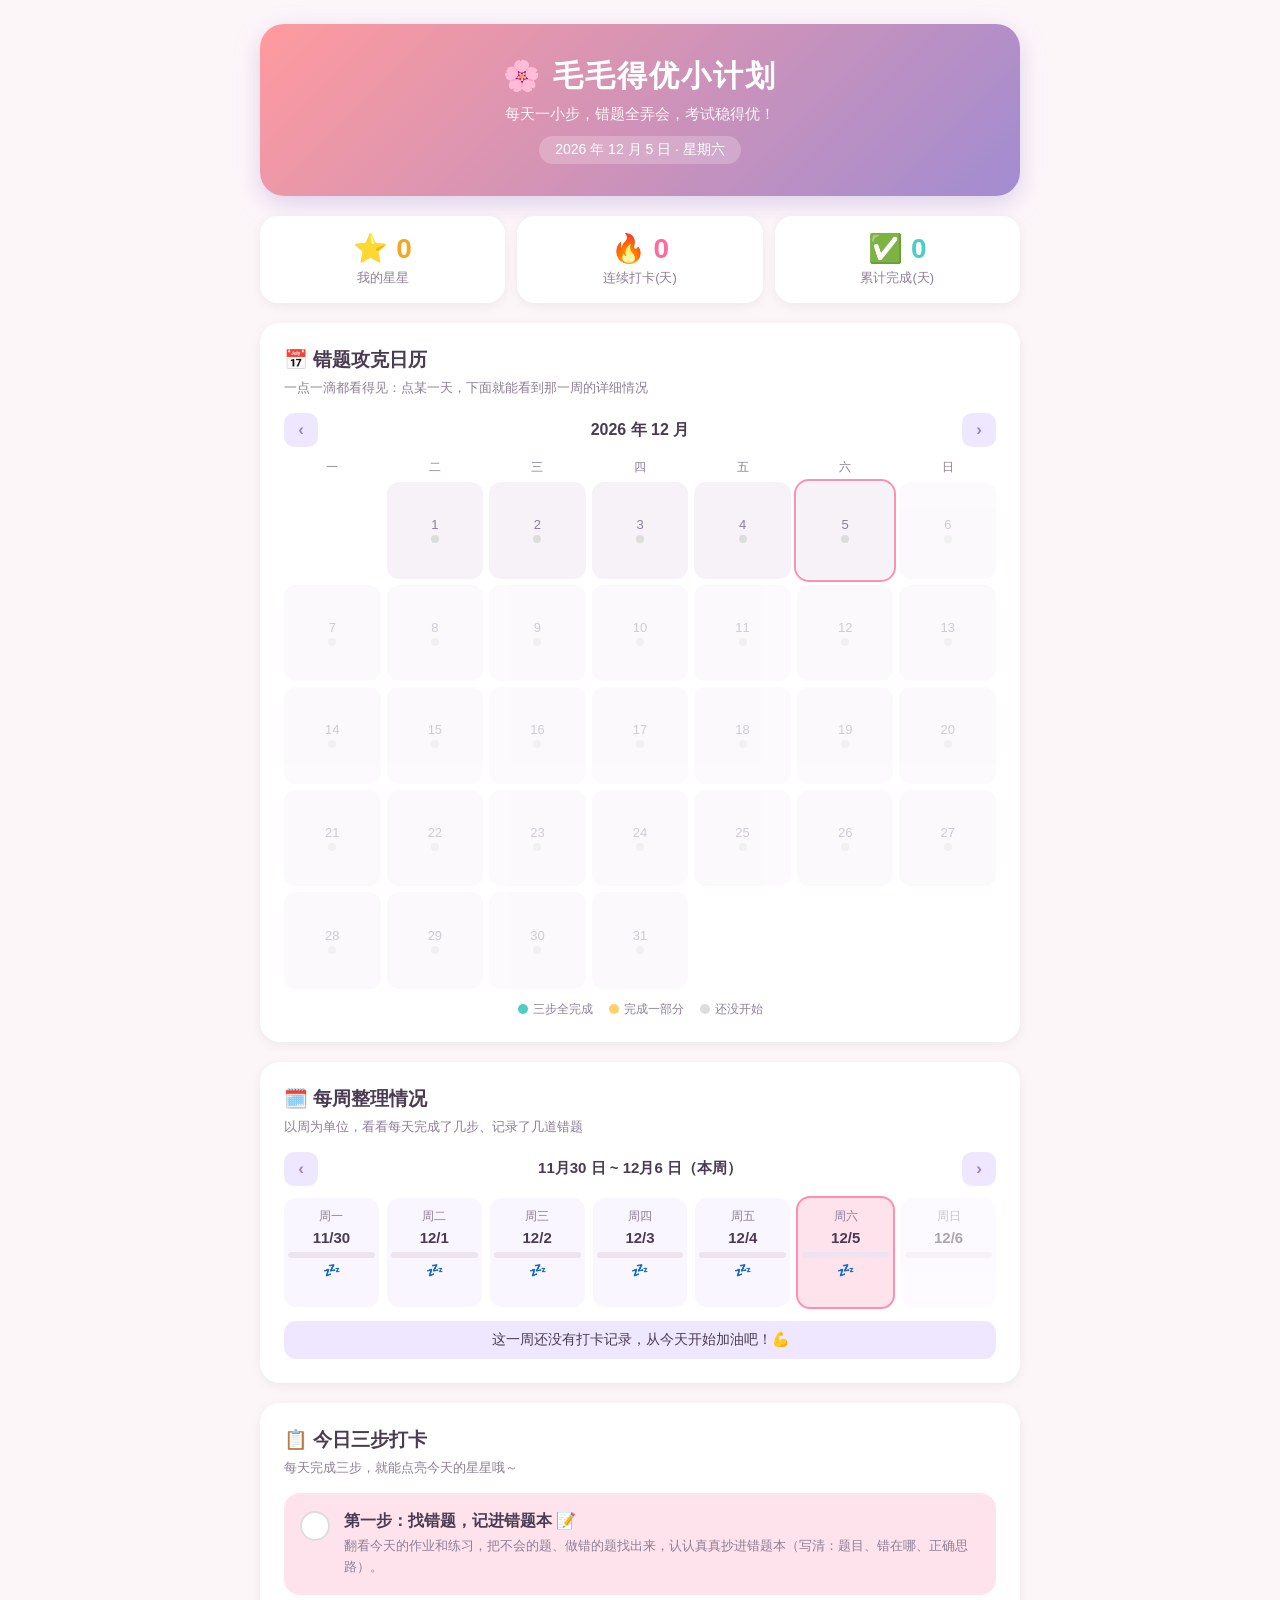
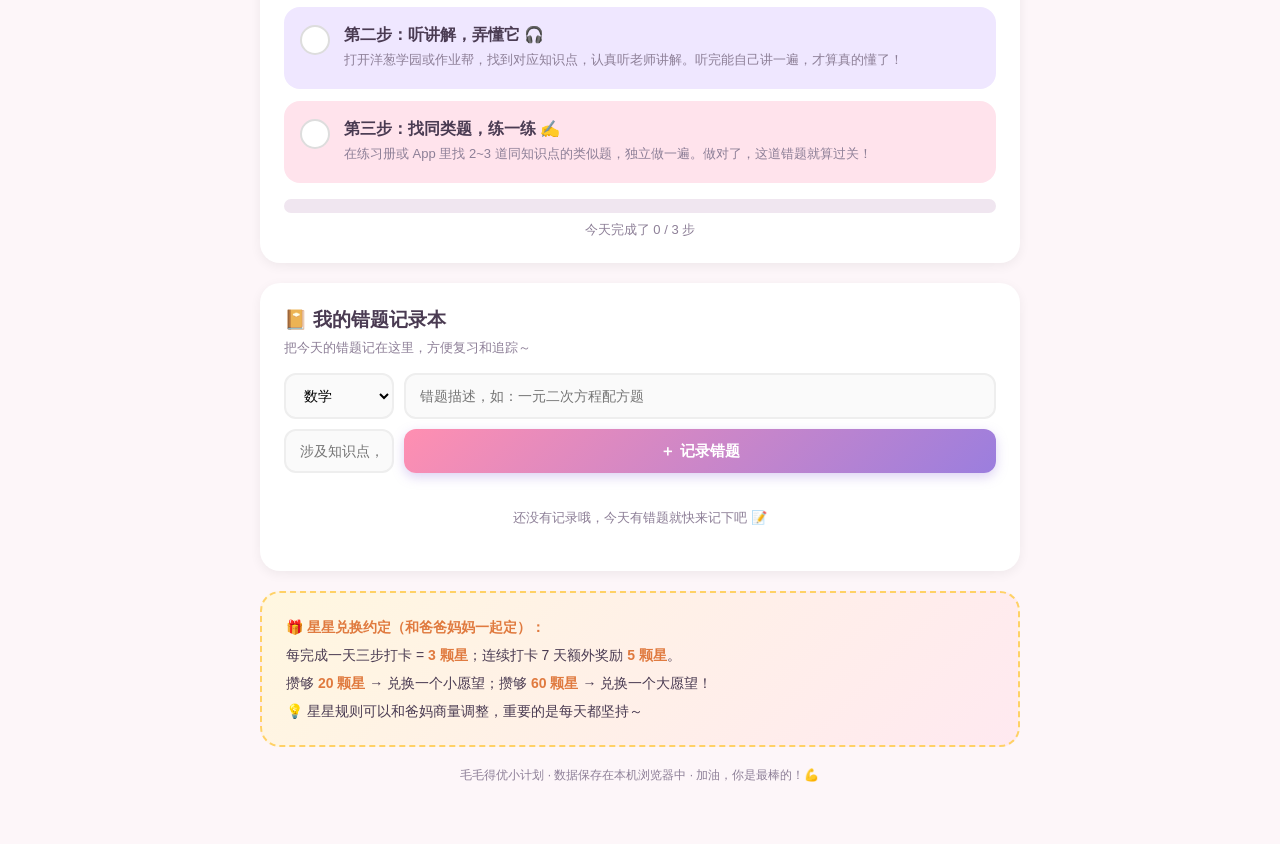
==== index.html @ d9f2e184 "上传 index.html" ====
<!DOCTYPE html>
<html lang="zh-CN">
<head>
<meta charset="UTF-8">
<meta name="viewport" content="width=device-width, initial-scale=1.0">
<title>毛毛得优小计划 ✨</title>
<style>
  :root {
    --pink: #ff8fb1;
    --pink-light: #ffe3ec;
    --purple: #9b7ede;
    --purple-light: #efe7ff;
    --yellow: #ffd166;
    --green: #4ecdc4;
    --bg: #fdf6f9;
    --card: #ffffff;
    --text: #4a3b52;
    --text-light: #8d7f97;
  }
  * { margin: 0; padding: 0; box-sizing: border-box; }
  body {
    font-family: "PingFang SC", "Microsoft YaHei", sans-serif;
    background: var(--bg);
    color: var(--text);
    min-height: 100vh;
    padding: 24px 16px 60px;
  }
  .container { max-width: 760px; margin: 0 auto; }

  /* 头部 */
  .hero {
    background: linear-gradient(135deg, #ff9a9e 0%, #a18cd1 100%);
    border-radius: 24px;
    padding: 32px 28px;
    color: #fff;
    text-align: center;
    box-shadow: 0 8px 24px rgba(161, 140, 209, 0.35);
    margin-bottom: 20px;
  }
  .hero h1 { font-size: 30px; margin-bottom: 8px; letter-spacing: 2px; }
  .hero p { opacity: 0.92; font-size: 15px; }
  .hero .date { margin-top: 12px; font-size: 14px; background: rgba(255,255,255,0.22); display: inline-block; padding: 5px 16px; border-radius: 999px; }

  /* 统计卡 */
  .stats {
    display: grid;
    grid-template-columns: repeat(3, 1fr);
    gap: 12px;
    margin-bottom: 20px;
  }
  .stat-card {
    background: var(--card);
    border-radius: 18px;
    padding: 16px 10px;
    text-align: center;
    box-shadow: 0 3px 12px rgba(0,0,0,0.06);
  }
  .stat-card .num { font-size: 28px; font-weight: 700; }
  .stat-card .label { font-size: 13px; color: var(--text-light); margin-top: 4px; }
  .stat-stars .num { color: #f5a623; }
  .stat-streak .num { color: #ff6b9d; }
  .stat-done .num { color: var(--green); }

  /* 今日打卡 */
  .section {
    background: var(--card);
    border-radius: 20px;
    padding: 24px;
    margin-bottom: 20px;
    box-shadow: 0 3px 12px rgba(0,0,0,0.06);
  }
  .section h2 {
    font-size: 19px;
    margin-bottom: 6px;
    display: flex;
    align-items: center;
    gap: 8px;
  }
  .section .sub { font-size: 13px; color: var(--text-light); margin-bottom: 16px; }

  .step {
    display: flex;
    align-items: flex-start;
    gap: 14px;
    padding: 16px 14px;
    border-radius: 16px;
    margin-bottom: 12px;
    cursor: pointer;
    transition: all 0.2s;
    border: 2px solid transparent;
  }
  .step:hover { transform: translateY(-2px); }
  .step:nth-child(odd) { background: var(--pink-light); }
  .step:nth-child(even) { background: var(--purple-light); }
  .step.done { border-color: var(--green); background: #e6faf8; }
  .step .checkbox {
    width: 30px; height: 30px; min-width: 30px;
    border-radius: 50%;
    background: #fff;
    border: 2px solid #ddd;
    display: flex; align-items: center; justify-content: center;
    font-size: 16px;
    color: transparent;
    transition: all 0.2s;
  }
  .step.done .checkbox { background: var(--green); border-color: var(--green); color: #fff; }
  .step .content .title { font-weight: 700; font-size: 16px; }
  .step .content .desc { font-size: 13px; color: var(--text-light); margin-top: 4px; line-height: 1.6; }
  .step.done .title { text-decoration: line-through; opacity: 0.6; }

  .today-progress { margin-top: 16px; }
  .progress-bar {
    height: 14px;
    background: #f0e6f0;
    border-radius: 999px;
    overflow: hidden;
  }
  .progress-fill {
    height: 100%;
    background: linear-gradient(90deg, var(--pink), var(--purple));
    border-radius: 999px;
    transition: width 0.4s ease;
    width: 0%;
  }
  .progress-text { font-size: 13px; color: var(--text-light); margin-top: 8px; text-align: center; }

  /* 错题本 */
  .wrong-form { display: grid; gap: 10px; }
  .wrong-form input, .wrong-form select {
    padding: 12px 14px;
    border: 2px solid #eee;
    border-radius: 12px;
    font-size: 14px;
    font-family: inherit;
    outline: none;
    background: #fafafa;
  }
  .wrong-form input:focus, .wrong-form select:focus { border-color: var(--pink); background: #fff; }
  .wrong-form .row { display: grid; grid-template-columns: 110px 1fr; gap: 10px; }
  .btn {
    padding: 12px 20px;
    border: none;
    border-radius: 12px;
    font-size: 15px;
    font-weight: 700;
    cursor: pointer;
    font-family: inherit;
    transition: transform 0.15s, box-shadow 0.15s;
  }
  .btn:hover { transform: translateY(-1px); }
  .btn-add {
    background: linear-gradient(135deg, var(--pink), var(--purple));
    color: #fff;
    box-shadow: 0 4px 12px rgba(155, 126, 222, 0.35);
  }
  .wrong-list { margin-top: 16px; display: grid; gap: 10px; }
  .wrong-item {
    display: flex;
    align-items: center;
    gap: 12px;
    padding: 12px 14px;
    background: #faf6ff;
    border-radius: 12px;
    border-left: 4px solid var(--purple);
  }
  .wrong-item .tag {
    font-size: 12px;
    background: var(--purple);
    color: #fff;
    padding: 3px 10px;
    border-radius: 999px;
    white-space: nowrap;
  }
  .wrong-item .txt { font-size: 14px; flex: 1; }
  .wrong-item .del {
    background: none; border: none; cursor: pointer;
    font-size: 16px; color: #ccc; padding: 4px;
  }
  .wrong-item .del:hover { color: #ff6b6b; }
  .empty-tip { text-align: center; color: var(--text-light); font-size: 13px; padding: 20px 0; }

  /* 日历 */
  .cal-header { display: flex; align-items: center; justify-content: space-between; margin-bottom: 12px; }
  .month-label { font-weight: 700; font-size: 16px; }
  .cal-nav {
    background: var(--purple-light); border: none; border-radius: 10px;
    width: 34px; height: 34px; font-size: 17px; cursor: pointer;
    color: var(--purple); font-weight: 700; font-family: inherit;
    transition: background 0.15s;
  }
  .cal-nav:hover { background: #e0d2ff; }
  .cal-week-labels, .cal-grid { display: grid; grid-template-columns: repeat(7, 1fr); gap: 6px; }
  .cal-week-labels { margin-bottom: 6px; text-align: center; font-size: 12px; color: var(--text-light); }
  .cal-cell {
    aspect-ratio: 1 / 1; border-radius: 12px;
    display: flex; flex-direction: column; align-items: center; justify-content: center;
    font-size: 13px; background: #f7f2f8; color: var(--text-light);
    position: relative; cursor: pointer; transition: transform 0.12s;
  }
  .cal-cell:hover { transform: scale(1.06); }
  .cal-cell .dot { width: 8px; height: 8px; border-radius: 50%; margin-top: 3px; background: #ddd; }
  .cal-cell.full { background: #e6faf8; color: #1fa99f; font-weight: 700; }
  .cal-cell.full .dot { background: var(--green); }
  .cal-cell.part { background: #fff6e0; color: #c98a00; font-weight: 700; }
  .cal-cell.part .dot { background: var(--yellow); }
  .cal-cell.today { outline: 2px solid var(--pink); outline-offset: 1px; }
  .cal-cell.future { opacity: 0.4; cursor: default; }
  .cal-cell.future:hover { transform: none; }
  .cal-legend { display: flex; gap: 16px; justify-content: center; margin-top: 12px; font-size: 12px; color: var(--text-light); }
  .cal-legend span { display: inline-flex; align-items: center; gap: 5px; }
  .cal-legend i { width: 10px; height: 10px; border-radius: 50%; display: inline-block; }
  .legend-full { background: var(--green); }
  .legend-part { background: var(--yellow); }
  .legend-none { background: #ddd; }

  /* 周视图 */
  .week-nav { display: flex; align-items: center; justify-content: space-between; margin-bottom: 12px; }
  .week-grid { display: grid; grid-template-columns: repeat(7, 1fr); gap: 8px; }
  .week-day {
    background: #faf6ff; border-radius: 12px; padding: 10px 4px 8px;
    text-align: center;
  }
  .week-day .wd { font-size: 12px; color: var(--text-light); }
  .week-day .num { font-size: 15px; font-weight: 700; margin: 4px 0 6px; }
  .week-day .bar { height: 6px; background: #ece4f0; border-radius: 999px; overflow: hidden; }
  .week-day .bar-fill { height: 100%; background: linear-gradient(90deg, var(--pink), var(--purple)); border-radius: 999px; }
  .week-day .wr { font-size: 11px; color: var(--purple); margin-top: 6px; min-height: 15px; }
  .week-day.today-w { outline: 2px solid var(--pink); background: var(--pink-light); }
  .week-day.future-w { opacity: 0.45; }
  .week-day .st { font-size: 14px; margin-top: 4px; }
  .week-summary {
    margin-top: 14px; font-size: 14px; color: var(--text);
    background: var(--purple-light); border-radius: 12px; padding: 10px 14px; text-align: center;
  }
  .week-summary b { color: var(--purple); }

  /* 奖励 */
  .reward-note {
    background: linear-gradient(135deg, #fff7e0, #ffe9f0);
    border-radius: 20px;
    padding: 20px 24px;
    margin-bottom: 20px;
    font-size: 14px;
    line-height: 2;
    border: 2px dashed var(--yellow);
  }
  .reward-note b { color: #e07a3f; }

  footer { text-align: center; font-size: 12px; color: var(--text-light); margin-top: 10px; }

  /* 庆祝弹层 */
  .celebrate {
    position: fixed; inset: 0;
    background: rgba(0,0,0,0.35);
    display: none;
    align-items: center; justify-content: center;
    z-index: 99;
  }
  .celebrate.show { display: flex; }
  .celebrate .box {
    background: #fff;
    border-radius: 24px;
    padding: 40px 48px;
    text-align: center;
    animation: pop 0.4s ease;
  }
  @keyframes pop { 0% { transform: scale(0.5); opacity: 0;} 100% { transform: scale(1); opacity: 1;} }
  .celebrate .emoji { font-size: 56px; }
  .celebrate h3 { font-size: 22px; margin: 12px 0 6px; color: #ff6b9d; }
  .celebrate p { color: var(--text-light); font-size: 14px; margin-bottom: 18px; }

  @media (max-width: 520px) {
    .stats { grid-template-columns: repeat(3, 1fr); }
    .wrong-form .row { grid-template-columns: 1fr; }
  }
</style>
</head>
<body>
<div class="container">

  <div class="hero">
    <h1>🌸 毛毛得优小计划</h1>
    <p>每天一小步，错题全弄会，考试稳得优！</p>
    <div class="date" id="todayDate"></div>
  </div>

  <div class="stats">
    <div class="stat-card stat-stars"><div class="num" id="starCount">⭐ 0</div><div class="label">我的星星</div></div>
    <div class="stat-card stat-streak"><div class="num" id="streakCount">🔥 0</div><div class="label">连续打卡(天)</div></div>
    <div class="stat-card stat-done"><div class="num" id="doneDays">✅ 0</div><div class="label">累计完成(天)</div></div>
  </div>

  <div class="section">
    <h2>📅 错题攻克日历</h2>
    <div class="sub">一点一滴都看得见：点某一天，下面就能看到那一周的详细情况</div>
    <div class="cal-header">
      <button class="cal-nav" id="calPrev">‹</button>
      <div class="month-label" id="calMonth"></div>
      <button class="cal-nav" id="calNext">›</button>
    </div>
    <div class="cal-week-labels">
      <div>一</div><div>二</div><div>三</div><div>四</div><div>五</div><div>六</div><div>日</div>
    </div>
    <div class="cal-grid" id="calGrid"></div>
    <div class="cal-legend">
      <span><i class="legend-full"></i>三步全完成</span>
      <span><i class="legend-part"></i>完成一部分</span>
      <span><i class="legend-none"></i>还没开始</span>
    </div>
  </div>

  <div class="section">
    <h2>🗓️ 每周整理情况</h2>
    <div class="sub">以周为单位，看看每天完成了几步、记录了几道错题</div>
    <div class="week-nav">
      <button class="cal-nav" id="weekPrev">‹</button>
      <div class="month-label" id="weekLabel" style="font-size:15px;"></div>
      <button class="cal-nav" id="weekNext">›</button>
    </div>
    <div class="week-grid" id="weekGrid"></div>
    <div class="week-summary" id="weekSummary"></div>
  </div>

  <div class="section">
    <h2>📋 今日三步打卡</h2>
    <div class="sub">每天完成三步，就能点亮今天的星星哦～</div>

    <div class="step" data-step="1">
      <div class="checkbox">✓</div>
      <div class="content">
        <div class="title">第一步：找错题，记进错题本 📝</div>
        <div class="desc">翻看今天的作业和练习，把不会的题、做错的题找出来，认认真真抄进错题本（写清：题目、错在哪、正确思路）。</div>
      </div>
    </div>

    <div class="step" data-step="2">
      <div class="checkbox">✓</div>
      <div class="content">
        <div class="title">第二步：听讲解，弄懂它 🎧</div>
        <div class="desc">打开洋葱学园或作业帮，找到对应知识点，认真听老师讲解。听完能自己讲一遍，才算真的懂了！</div>
      </div>
    </div>

    <div class="step" data-step="3">
      <div class="checkbox">✓</div>
      <div class="content">
        <div class="title">第三步：找同类题，练一练 ✍️</div>
        <div class="desc">在练习册或 App 里找 2~3 道同知识点的类似题，独立做一遍。做对了，这道错题就算过关！</div>
      </div>
    </div>

    <div class="today-progress">
      <div class="progress-bar"><div class="progress-fill" id="progressFill"></div></div>
      <div class="progress-text" id="progressText">今天完成了 0 / 3 步</div>
    </div>
  </div>

  <div class="section">
    <h2>📔 我的错题记录本</h2>
    <div class="sub">把今天的错题记在这里，方便复习和追踪～</div>
    <div class="wrong-form">
      <div class="row">
        <select id="wrongSubject">
          <option value="数学">数学</option>
          <option value="物理">物理</option>
          <option value="英语">英语</option>
          <option value="语文">语文</option>
          <option value="历史">历史</option>
          <option value="地理">地理</option>
          <option value="生物">生物</option>
          <option value="其他">其他</option>
        </select>
        <input type="text" id="wrongDesc" placeholder="错题描述，如：一元二次方程配方题" maxlength="60">
      </div>
      <div class="row">
        <input type="text" id="wrongPoint" placeholder="涉及知识点，如：配方法" maxlength="30">
        <button class="btn btn-add" onclick="addWrong()">＋ 记录错题</button>
      </div>
    </div>
    <div class="wrong-list" id="wrongList"></div>
  </div>

  <div class="reward-note">
    🎁 <b>星星兑换约定（和爸爸妈妈一起定）：</b><br>
    每完成一天三步打卡 = <b>3 颗星</b>；连续打卡 7 天额外奖励 <b>5 颗星</b>。<br>
    攒够 <b>20 颗星</b> → 兑换一个小愿望；攒够 <b>60 颗星</b> → 兑换一个大愿望！<br>
    💡 星星规则可以和爸妈商量调整，重要的是每天都坚持～
  </div>

  <footer>毛毛得优小计划 · 数据保存在本机浏览器中 · 加油，你是最棒的！💪</footer>
</div>

<div class="celebrate" id="celebrate" onclick="this.classList.remove('show')">
  <div class="box">
    <div class="emoji">🎉</div>
    <h3>今日打卡完成！</h3>
    <p>获得 3 颗星星 ⭐ 继续保持，得优没问题！</p>
    <button class="btn btn-add" onclick="document.getElementById('celebrate').classList.remove('show')">太棒了！</button>
  </div>
</div>

<script>
  const STORAGE_KEY = 'maomao_plan_v1';

  function todayStr() {
    const d = new Date();
    return d.getFullYear() + '-' + String(d.getMonth()+1).padStart(2,'0') + '-' + String(d.getDate()).padStart(2,'0');
  }

  function loadData() {
    try { return JSON.parse(localStorage.getItem(STORAGE_KEY)) || {}; }
    catch(e) { return {}; }
  }
  function saveData(data) {
    localStorage.setItem(STORAGE_KEY, JSON.stringify(data));
  }

  let data = loadData();
  if (!data[todayStr()]) data[todayStr()] = { steps: [false,false,false] };
  if (!data.__wrong) data.__wrong = [];
  if (!data.__stats) data.__stats = { stars: 0, streak: 0, doneDays: 0, lastStreakDate: null };

  function renderSteps() {
    const today = data[todayStr()];
    document.querySelectorAll('.step').forEach(el => {
      const idx = parseInt(el.dataset.step) - 1;
      el.classList.toggle('done', today.steps[idx]);
    });
    const doneCount = today.steps.filter(Boolean).length;
    document.getElementById('progressFill').style.width = (doneCount/3*100) + '%';
    document.getElementById('progressText').textContent = '今天完成了 ' + doneCount + ' / 3 步';
  }

  function renderStats() {
    const s = data.__stats;
    document.getElementById('starCount').textContent = '⭐ ' + s.stars;
    document.getElementById('streakCount').textContent = '🔥 ' + s.streak;
    document.getElementById('doneDays').textContent = '✅ ' + s.doneDays;
  }

  function renderWrong() {
    const list = document.getElementById('wrongList');
    const items = data.__wrong;
    if (!items.length) {
      list.innerHTML = '<div class="empty-tip">还没有记录哦，今天有错题就快来记下吧 📝</div>';
      return;
    }
    list.innerHTML = items.slice().reverse().map((w, i) => {
      const idx = items.length - 1 - i;
      return '<div class="wrong-item">' +
        '<span class="tag">' + w.subject + '</span>' +
        '<span class="txt">' + esc(w.desc) + (w.point ? ' <small style="color:#8d7f97">（' + esc(w.point) + '）</small>' : '') +
        '<small style="color:#b9aec2"> · ' + w.date + '</small></span>' +
        '<button class="del" onclick="delWrong(' + idx + ')" title="删除">✕</button>' +
        '</div>';
    }).join('');
  }

  function esc(s) {
    return String(s).replace(/&/g,'&amp;').replace(/</g,'&lt;').replace(/>/g,'&gt;');
  }

  document.querySelectorAll('.step').forEach(el => {
    el.addEventListener('click', () => {
      const idx = parseInt(el.dataset.step) - 1;
      const today = data[todayStr()];
      today.steps[idx] = !today.steps[idx];
      const s = data.__stats;

      if (today.steps.every(Boolean) && !today.rewarded) {
        today.rewarded = true;
        s.stars += 3;
        s.doneDays += 1;
        // 连续打卡：上次完成是昨天则 +1，否则重置为 1
        const yest = new Date(); yest.setDate(yest.getDate() - 1);
        const yestStr = yest.getFullYear() + '-' + String(yest.getMonth()+1).padStart(2,'0') + '-' + String(yest.getDate()).padStart(2,'0');
        if (s.lastStreakDate === yestStr) s.streak += 1;
        else s.streak = 1;
        s.lastStreakDate = todayStr();
        // 连续 7 天额外奖励
        if (s.streak > 0 && s.streak % 7 === 0) s.stars += 5;
        document.getElementById('celebrate').classList.add('show');
      }
      saveData(data);
      renderSteps(); renderStats(); renderCalendar(); renderWeek();
    });
  });

  function addWrong() {
    const desc = document.getElementById('wrongDesc').value.trim();
    if (!desc) { document.getElementById('wrongDesc').focus(); return; }
    data.__wrong.push({
      subject: document.getElementById('wrongSubject').value,
      desc: desc,
      point: document.getElementById('wrongPoint').value.trim(),
      date: todayStr()
    });
    saveData(data);
    document.getElementById('wrongDesc').value = '';
    document.getElementById('wrongPoint').value = '';
    renderWrong(); renderCalendar(); renderWeek();
  }

  function delWrong(idx) {
    data.__wrong.splice(idx, 1);
    saveData(data);
    renderWrong(); renderCalendar(); renderWeek();
  }

  // ---------- 日历 ----------
  function dateKey(y, m, d) {
    return y + '-' + String(m + 1).padStart(2, '0') + '-' + String(d).padStart(2, '0');
  }
  function stepsDoneOn(key) {
    const rec = data[key];
    if (!rec || !rec.steps) return 0;
    return rec.steps.filter(Boolean).length;
  }

  let calYear, calMonth;
  function initCalendar() {
    const d = new Date();
    calYear = d.getFullYear(); calMonth = d.getMonth();
  }

  function renderCalendar() {
    document.getElementById('calMonth').textContent = calYear + ' 年 ' + (calMonth + 1) + ' 月';
    const grid = document.getElementById('calGrid');
    grid.innerHTML = '';
    const todayK = todayStr();
    const now = new Date(); now.setHours(0,0,0,0);

    const first = new Date(calYear, calMonth, 1);
    const startDow = (first.getDay() + 6) % 7; // 周一 = 0
    const daysInMonth = new Date(calYear, calMonth + 1, 0).getDate();

    for (let i = 0; i < startDow; i++) {
      const pad = document.createElement('div');
      pad.style.background = 'transparent';
      grid.appendChild(pad);
    }

    for (let d = 1; d <= daysInMonth; d++) {
      const key = dateKey(calYear, calMonth, d);
      const cell = document.createElement('div');
      cell.className = 'cal-cell';
      cell.innerHTML = '<span>' + d + '</span><span class="dot"></span>';

      const cellDate = new Date(calYear, calMonth, d);
      if (cellDate > now) {
        cell.classList.add('future');
      } else {
        const done = stepsDoneOn(key);
        if (done === 3) cell.classList.add('full');
        else if (done >= 1) cell.classList.add('part');
        cell.title = key + '：完成 ' + done + '/3 步，记录错题 ' + wrongCountOn(key) + ' 题';
        cell.addEventListener('click', () => setWeekByDate(key));
      }
      if (key === todayK) cell.classList.add('today');
      grid.appendChild(cell);
    }
  }

  document.getElementById('calPrev').addEventListener('click', () => {
    calMonth--; if (calMonth < 0) { calMonth = 11; calYear--; }
    renderCalendar();
  });
  document.getElementById('calNext').addEventListener('click', () => {
    calMonth++; if (calMonth > 11) { calMonth = 0; calYear++; }
    renderCalendar();
  });

  // ---------- 周视图 ----------
  let weekOffset = 0; // 0 = 本周，1 = 上周...

  function mondayOf(offset) {
    const d = new Date(); d.setHours(0,0,0,0);
    const dow = (d.getDay() + 6) % 7;
    d.setDate(d.getDate() - dow - offset * 7);
    return d;
  }

  function setWeekByDate(key) {
    const [y, m, d] = key.split('-').map(Number);
    const target = new Date(y, m - 1, d);
    const monday = mondayOf(0);
    const diffDays = Math.round((monday - target) / 86400000);
    weekOffset = Math.max(0, Math.round(diffDays / 7));
    renderWeek();
    document.getElementById('weekGrid').scrollIntoView({ behavior: 'smooth', block: 'center' });
  }

  function wrongCountOn(key) {
    return (data.__wrong || []).filter(w => w.date === key).length;
  }

  function renderWeek() {
    const monday = mondayOf(weekOffset);
    const sun = new Date(monday); sun.setDate(sun.getDate() + 6);
    document.getElementById('weekLabel').textContent =
      (monday.getMonth() + 1) + '月' + monday.getDate() + ' 日 ~ ' + (sun.getMonth() + 1) + '月' + sun.getDate() + ' 日' +
      (weekOffset === 0 ? '（本周）' : '');

    const grid = document.getElementById('weekGrid');
    grid.innerHTML = '';
    const wds = ['周一','周二','周三','周四','周五','周六','周日'];
    const now = new Date(); now.setHours(0,0,0,0);
    const todayK = todayStr();
    let fullDays = 0, partDays = 0, wrongTotal = 0;

    for (let i = 0; i < 7; i++) {
      const d = new Date(monday); d.setDate(monday.getDate() + i);
      const key = dateKey(d.getFullYear(), d.getMonth(), d.getDate());
      const done = stepsDoneOn(key);
      const wc = wrongCountOn(key);
      wrongTotal += wc;
      if (done === 3) fullDays++;
      else if (done >= 1) partDays++;

      const card = document.createElement('div');
      card.className = 'week-day';
      if (key === todayK) card.classList.add('today-w');
      if (d > now) card.classList.add('future-w');

      const stEmoji = done === 3 ? '🌟' : done >= 1 ? '⛅' : (d > now ? '' : '💤');
      card.innerHTML =
        '<div class="wd">' + wds[i] + '</div>' +
        '<div class="num">' + (d.getMonth() + 1) + '/' + d.getDate() + '</div>' +
        '<div class="bar"><div class="bar-fill" style="width:' + (done / 3 * 100) + '%"></div></div>' +
        '<div class="st">' + stEmoji + '</div>' +
        '<div class="wr">' + (wc > 0 ? '✍ ' + wc + ' 题' : '') + '</div>';
      card.title = key + '：完成 ' + done + '/3 步，记录错题 ' + wc + ' 题';
      grid.appendChild(card);
    }

    const summary = document.getElementById('weekSummary');
    if (fullDays + partDays === 0 && wrongTotal === 0) {
      summary.innerHTML = '这一周还没有打卡记录，从今天开始加油吧！💪';
    } else {
      summary.innerHTML =
        '本周：完整打卡 <b>' + fullDays + '</b> 天 · 部分完成 <b>' + partDays + '</b> 天 · 记录错题 <b>' + wrongTotal + '</b> 题' +
        (fullDays >= 5 ? ' · 超棒，继续保持！🏆' : fullDays >= 3 ? ' · 不错哦，再接再厉！👍' : ' · 每天三步，稳稳得优～');
    }
  }

  document.getElementById('weekPrev').addEventListener('click', () => { weekOffset++; renderWeek(); });
  document.getElementById('weekNext').addEventListener('click', () => {
    if (weekOffset > 0) { weekOffset--; renderWeek(); }
  });

  // 初始化
  const d = new Date();
  const week = ['日','一','二','三','四','五','六'];
  document.getElementById('todayDate').textContent =
    d.getFullYear() + ' 年 ' + (d.getMonth()+1) + ' 月 ' + d.getDate() + ' 日 · 星期' + week[d.getDay()];

  renderSteps(); renderStats(); renderWrong();
  initCalendar(); renderCalendar(); renderWeek();
  document.getElementById('wrongDesc').addEventListener('keydown', e => { if (e.key === 'Enter') addWrong(); });
</script>
</body>
</html>
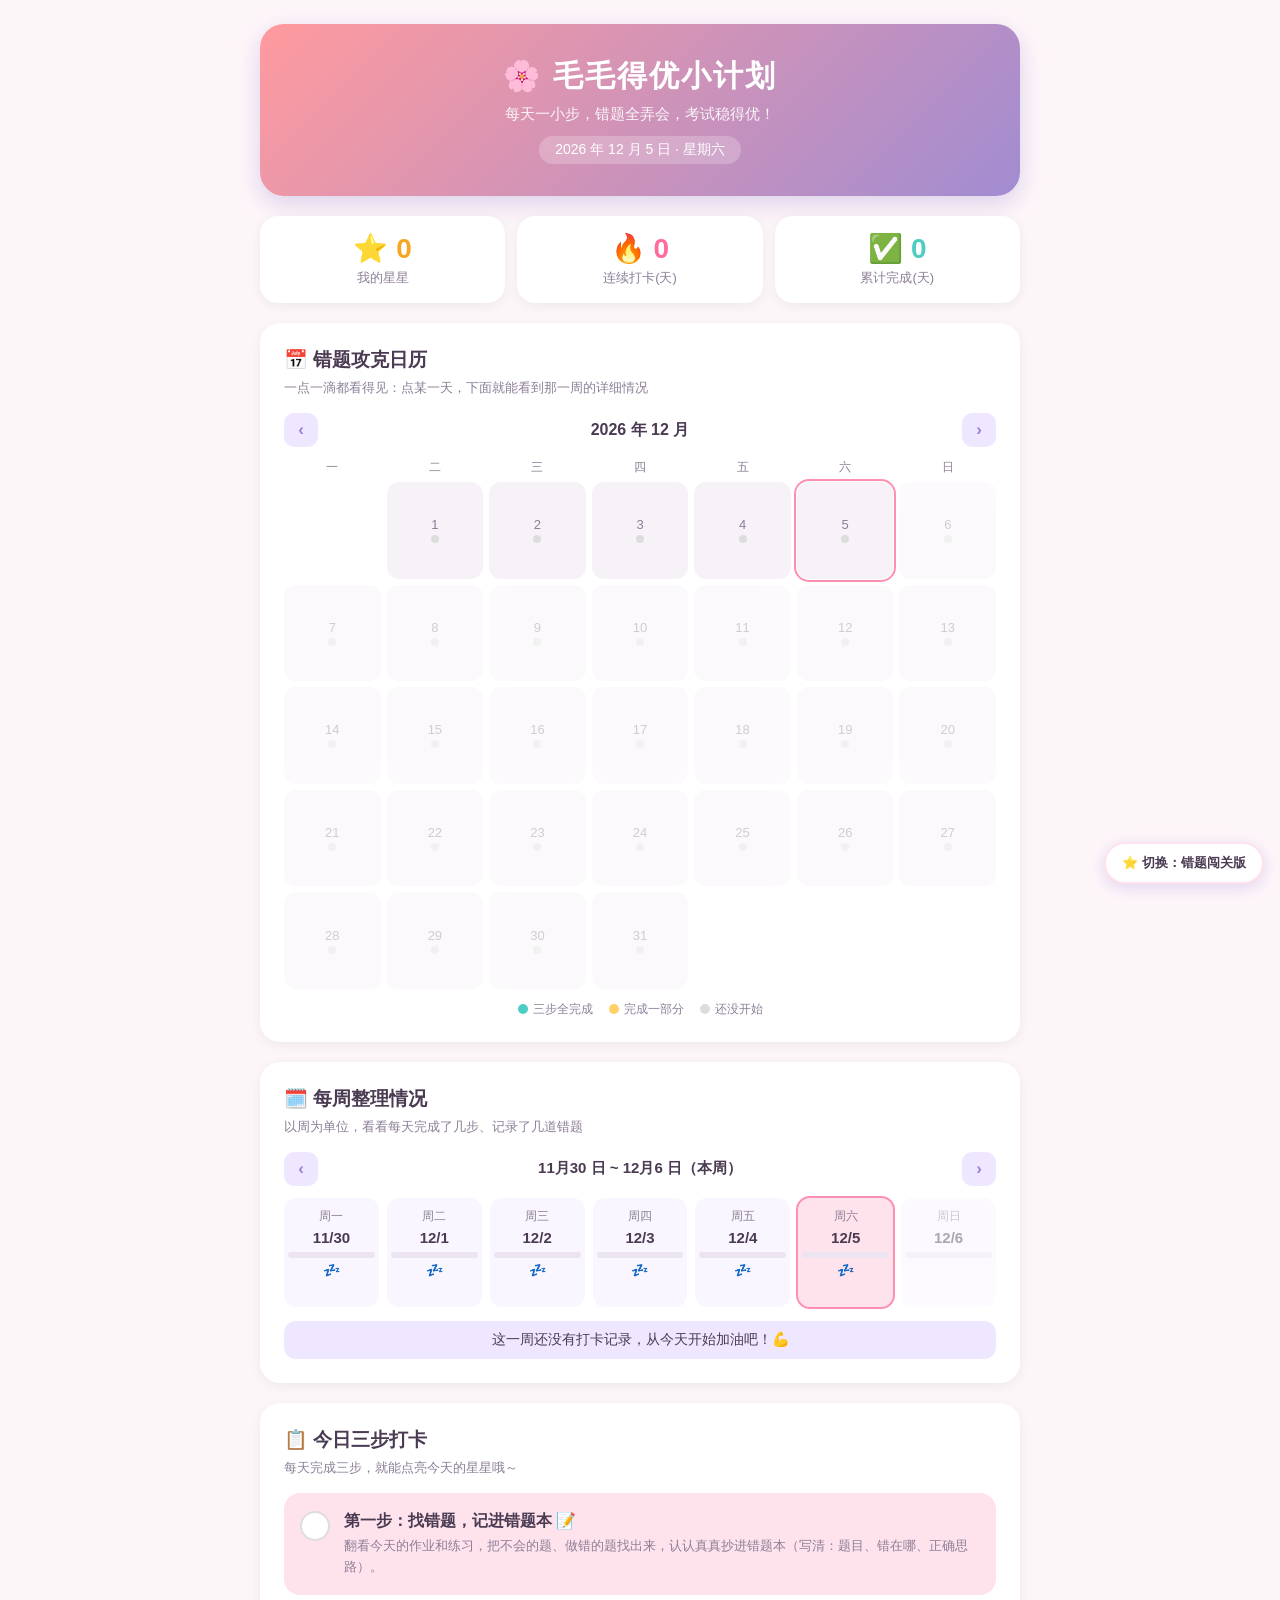
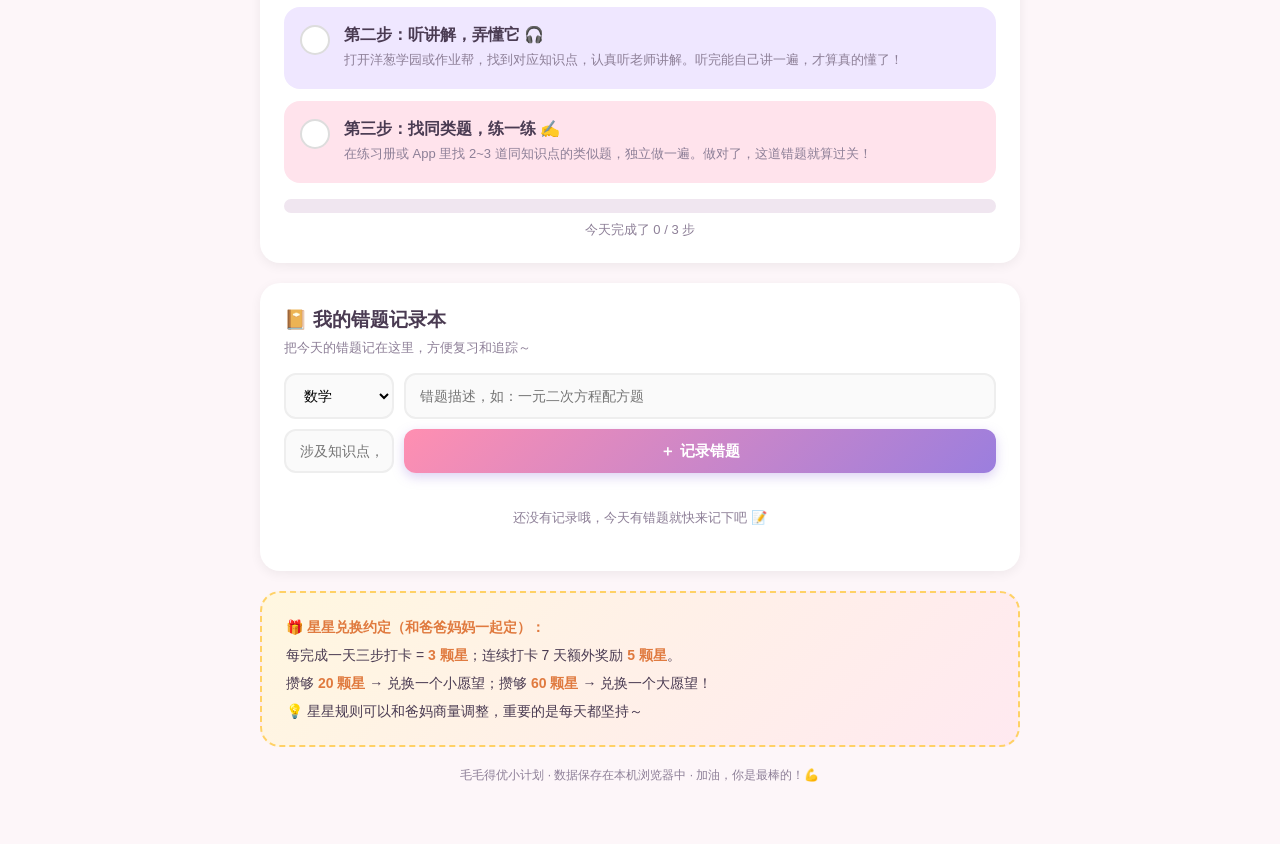
==== commit 0d2ff714: "日历版增加切换 App 版入口" ====
--- a/index.html
+++ b/index.html
@@ -390,6 +390,8 @@
   <footer>毛毛得优小计划 · 数据保存在本机浏览器中 · 加油，你是最棒的！💪</footer>
 </div>
 
+<a href="./app/" style="position:fixed;right:16px;bottom:16px;z-index:60;display:inline-flex;align-items:center;gap:6px;padding:10px 16px;border-radius:999px;background:#fff;color:#4a3b52;font-size:13px;font-weight:700;text-decoration:none;box-shadow:0 4px 16px rgba(155,126,222,.28);border:2px solid #ffe3ec;">⭐ 切换：错题闯关版</a>
+
 <div class="celebrate" id="celebrate" onclick="this.classList.remove('show')">
   <div class="box">
     <div class="emoji">🎉</div>
